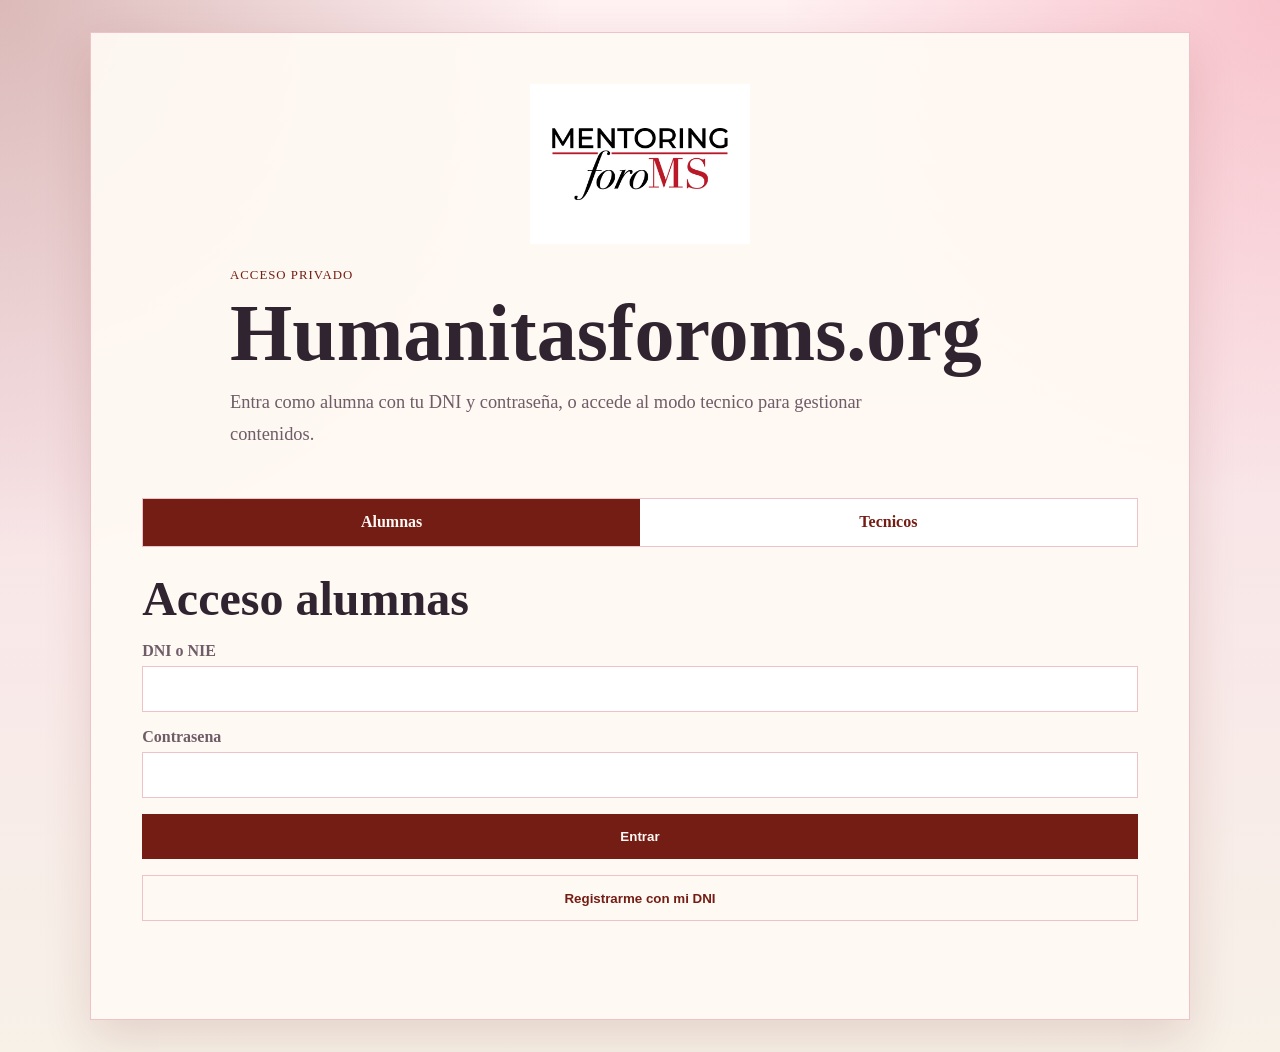
==== j/login.html @ 416385d1 "acceso nuevo" ====
<!DOCTYPE html>
<html lang="es">
<head>
  <meta charset="UTF-8">
  <meta name="viewport" content="width=device-width, initial-scale=1.0">
  <title>Acceso | Humanitasforoms.org</title>
  <link rel="stylesheet" href="css/styles.css">
  <link rel="icon" type="image/jpeg" href="src/foroms.jpeg">
  <link rel="apple-touch-icon" href="src/foroms.jpeg">
</head>
<body class="access-page">
  <main class="access-shell">
    <section class="access-panel">
      <img src="src/foroms.jpeg" alt="Mentoring foroMS" class="access-logo">
      <div>
        <p class="section__eyebrow">Acceso privado</p>
        <h1>Humanitasforoms.org</h1>
        <p class="hero__text">Entra como alumna con tu DNI y contraseña, o accede al modo tecnico para gestionar contenidos.</p>
      </div>

      <div class="access-tabs" role="tablist" aria-label="Tipo de acceso">
        <button class="access-tab is-active" type="button" data-access-tab="student">Alumnas</button>
        <button class="access-tab" type="button" data-access-tab="technical">Tecnicos</button>
      </div>

      <form class="access-form" id="studentLoginForm">
        <h2>Acceso alumnas</h2>
        <label>
          DNI o NIE
          <input id="studentDni" name="dni" type="text" autocomplete="username" required>
        </label>
        <label>
          Contrasena
          <input id="studentPassword" name="password" type="password" autocomplete="current-password" required>
        </label>
        <button class="button" type="submit">Entrar</button>
        <button class="button button--light" type="button" id="showRegisterButton">Registrarme con mi DNI</button>
      </form>

      <form class="access-form is-hidden" id="studentRegisterForm">
        <h2>Registro alumnas</h2>
        <label>
          Nombre completo
          <input id="studentName" name="name" type="text" autocomplete="name" required>
        </label>
        <label>
          DNI o NIE
          <input id="registerDni" name="dni" type="text" autocomplete="username" required>
        </label>
        <label>
          Contrasena
          <input id="registerPassword" name="password" type="password" autocomplete="new-password" required>
        </label>
        <button class="button" type="submit">Crear acceso</button>
        <button class="button button--light" type="button" id="showLoginButton">Ya tengo acceso</button>
      </form>

      <form class="access-form is-hidden" id="technicalLoginForm">
        <h2>Modo tecnico</h2>
        <label>
          Usuario tecnico
          <input id="technicalUser" name="user" type="text" autocomplete="username" required>
        </label>
        <label>
          Codigo tecnico
          <input id="technicalPassword" name="password" type="password" autocomplete="current-password" required>
        </label>
        <button class="button" type="submit">Entrar al panel</button>
      </form>

      <p class="form-message" id="accessMessage" role="status"></p>
    </section>
  </main>

  <script src="js/auth.js"></script>
  <script src="js/login.js"></script>
</body>
</html>
---- j/css/styles.css ----
:root {
  --bg: #f7f1e8;
  --panel: #fffaf4;
  --card: #fffdf9;
  --text: #2f2430;
  --muted: #6f5c68;
  --accent: #741D14;
  --accent-dark: #741D14;
  --accent-soft: #f6b6bd;
  --accent-bright: #e85d75;
  --line: #edc2c8;
  --shadow: 0 18px 45px rgba(116, 29, 20, 0.14);
}

.word-viewer {
  display: grid;
  gap: 24px;
}

.word-viewer__header h1 {
  margin-bottom: 0;
}

.word-viewer__status {
  border: 1px solid rgba(21, 59, 50, 0.16);
  border-radius: 8px;
  background: #f6f0e8;
  color: #31423b;
  padding: 16px;
}

.word-viewer__status--error {
  border-color: rgba(141, 47, 47, 0.24);
  background: #fff1ed;
  color: #7a2b24;
}

.word-viewer__content {
  border: 1px solid rgba(21, 59, 50, 0.14);
  border-radius: 8px;
  background: #fffdf9;
  color: #26342f;
  line-height: 1.7;
  padding: clamp(20px, 4vw, 48px);
}

.word-viewer__content:empty {
  display: none;
}

.word-viewer__content h1,
.word-viewer__content h2,
.word-viewer__content h3 {
  color: #153b32;
  line-height: 1.2;
}

.word-viewer__content img {
  max-width: 100%;
  height: auto;
}

.word-viewer__content table {
  width: 100%;
  border-collapse: collapse;
}

.word-viewer__content td,
.word-viewer__content th {
  border: 1px solid rgba(21, 59, 50, 0.16);
  padding: 8px;
  vertical-align: top;
}

* {
  box-sizing: border-box;
}

body {
  margin: 0;
  font-family: Georgia, "Times New Roman", serif;
  color: var(--text);
  background:
    radial-gradient(circle at top left, rgba(116, 29, 20, 0.26), transparent 34%),
    radial-gradient(circle at top right, rgba(232, 93, 117, 0.3), transparent 30%),
    linear-gradient(180deg, #fff0f2 0%, #f9e5e8 44%, var(--bg) 100%);
}

body[data-requires-auth]:not(.is-authenticated) {
  visibility: hidden;
}

a {
  color: inherit;
  text-decoration: none;
}

h1,
h2,
h3,
p {
  margin-top: 0;
}

.hero {
  min-height: 72vh;
  display: grid;
  place-items: center;
  padding: 3rem 1.5rem;
}

.hero--small {
  min-height: 60vh;
}

.hero__content {
  width: min(900px, 100%);
  background: rgba(255, 250, 244, 0.88);
  border: 1px solid rgba(231, 215, 202, 0.9);
  box-shadow: var(--shadow);
  padding: 3rem;
}

.eyebrow,
.section__eyebrow {
  margin: 0 0 0.75rem;
  text-transform: uppercase;
  letter-spacing: 0.08em;
  font-size: 0.8rem;
  color: var(--accent-dark);
}

h1 {
  font-size: clamp(2.6rem, 7vw, 5rem);
  line-height: 0.95;
  margin-bottom: 1rem;
}

h2 {
  font-size: clamp(1.8rem, 4vw, 3rem);
}

.hero__text {
  max-width: 44rem;
  font-size: 1.15rem;
  line-height: 1.7;
  color: var(--muted);
  margin-bottom: 1.5rem;
}

.button {
  display: inline-block;
  padding: 0.9rem 1.35rem;
  background: var(--accent);
  color: #fff8f4;
  font-weight: bold;
  border: 1px solid transparent;
  cursor: pointer;
}

.button--light {
  background: transparent;
  color: var(--accent-dark);
  border-color: var(--line);
}

.hero-actions,
.top-actions,
.admin-toolbar {
  display: flex;
  flex-wrap: wrap;
  gap: 0.75rem;
  align-items: center;
}

.top-actions {
  justify-content: space-between;
  margin-bottom: 1.5rem;
}

.section {
  width: min(1120px, calc(100% - 2rem));
  margin: 0 auto 4rem;
}

.section__heading {
  margin-bottom: 1.5rem;
}

.section__heading h2 {
  margin-bottom: 0;
}

.intro__grid,
.modules__grid,
.module-layout {
  display: grid;
  grid-template-columns: repeat(auto-fit, minmax(220px, 1fr));
  gap: 1rem;
}

.card,
.module-card,
.workflow__item,
.content-panel,
.status-card {
  background: var(--card);
  border: 1px solid var(--line);
  box-shadow: var(--shadow);
}

.card,
.module-card,
.content-panel,
.status-card {
  padding: 1.5rem;
}

.card p,
.module-card p,
.workflow__item p,
.content-panel p,
.status-card p {
  color: var(--muted);
  line-height: 1.6;
  margin-bottom: 0;
}

.module-card {
  min-height: 220px;
  display: flex;
  flex-direction: column;
  justify-content: space-between;
}

.module-card__badge {
  display: inline-block;
  width: fit-content;
  padding: 0.35rem 0.7rem;
  background: var(--accent-soft);
  color: var(--accent-dark);
  font-size: 0.85rem;
  margin-bottom: 1rem;
}

.workflow__list {
  display: grid;
  gap: 1rem;
}

.workflow__item {
  display: grid;
  grid-template-columns: 60px 1fr;
  align-items: center;
  padding: 1rem 1.25rem;
}

.workflow__item span {
  font-size: 1.8rem;
  color: var(--accent-bright);
  font-weight: bold;
}

.module-page {
  padding: 2rem 0 3rem;
}

.back-link {
  display: inline-block;
  margin-bottom: 1.5rem;
  color: var(--accent-dark);
  font-weight: bold;
}

.module-detail__hero {
  display: grid;
  grid-template-columns: 2fr 1fr;
  gap: 1rem;
  align-items: start;
}

.status-card__label {
  text-transform: uppercase;
  letter-spacing: 0.08em;
  font-size: 0.8rem;
  margin-bottom: 0.5rem;
}

.content-panel--wide {
  grid-column: 1 / -1;
}

.placeholder-box,
.activity-box {
  margin-top: 1rem;
  padding: 1.25rem;
  border: 1px dashed var(--line);
  background: var(--panel);
}

.link-list {
  display: flex;
  flex-wrap: wrap;
  gap: 0.75rem;
  margin-top: 1rem;
}

.module-sections {
  display: grid;
  gap: 0.75rem;
  margin-top: 1rem;
}

.module-section {
  display: grid;
  grid-template-columns: 42px 1fr auto;
  gap: 1rem;
  align-items: center;
  padding: 1rem;
  background: linear-gradient(90deg, #fff7f8 0%, var(--panel) 100%);
  border: 1px solid var(--line);
}

.module-section__icon {
  width: 32px;
  height: 26px;
  border: 2px solid var(--accent-dark);
  border-radius: 3px;
  position: relative;
}

.module-section__icon::before {
  content: "";
  position: absolute;
  top: -7px;
  left: 4px;
  width: 14px;
  height: 7px;
  background: var(--accent-dark);
  border-radius: 3px 3px 0 0;
}

.module-section h3 {
  margin-bottom: 0.35rem;
  font-size: 1.1rem;
}

.module-section p {
  color: var(--muted);
  line-height: 1.5;
  margin-bottom: 0;
}

.module-section__content {
  min-width: 0;
}

.resource-list {
  display: grid;
  gap: 0.5rem;
  margin-top: 0.9rem;
}

.resource-link {
  display: flex;
  justify-content: space-between;
  gap: 1rem;
  align-items: center;
  padding: 0.75rem 0.9rem;
  background: #fff;
  border: 1px solid var(--line);
  color: var(--text);
}

.resource-link span {
  overflow-wrap: anywhere;
}

.resource-link small {
  flex: 0 0 auto;
  color: var(--accent-dark);
  font-weight: bold;
}

.access-page {
  min-height: 100vh;
  display: grid;
  place-items: center;
  padding: 2rem 1rem;
}

.access-shell {
  width: min(1100px, 120%);
}

.access-panel {
  display: grid;
  gap: 1.5rem;
  align-items: start;
  justify-items: center;
  background: rgba(255, 250, 244, 0.94);
  border: 1px solid var(--line);
  max-width: 100%;
  overflow: hidden;
  box-shadow: var(--shadow);
  padding: clamp(1.5rem, 4vw, 4rem);
}

.access-panel > * {
  width: min(100%, 820px);
}

.access-form {
  width: 100%;
}

.access-tabs {
  width: 100%;
}

.access-logo {
  width: min(220px, 70%);
  height: auto;
  display: block;
  margin: 0 auto;
}

.access-tabs {
  display: grid;
  grid-template-columns: repeat(2, 1fr);
  border: 1px solid var(--line);
  background: #fff;
}

.access-tab {
  border: 0;
  background: transparent;
  color: var(--accent-dark);
  cursor: pointer;
  font: inherit;
  font-weight: bold;
  padding: 0.9rem 1rem;
  white-space: nowrap;
  overflow: hidden;
  text-overflow: ellipsis;
}

.access-tab.is-active {
  background: var(--accent);
  color: #fff8f4;
}

.access-form,
.admin-form {
  display: grid;
  gap: 1rem;
}

.access-form h2,
.admin-form h2 {
  margin-bottom: 0;
}

label {
  display: grid;
  gap: 0.4rem;
  color: var(--muted);
  font-weight: bold;
}

input,
select {
  width: 100%;
  border: 1px solid var(--line);
  background: #fff;
  color: var(--text);
  font: inherit;
  padding: 0.8rem 0.9rem;
}

.is-hidden {
  display: none;
}

.form-message {
  min-height: 1.4rem;
  color: var(--accent-dark);
  font-weight: bold;
  margin: 0;
}

.form-message--error {
  color: #8b241d;
}

.admin-grid {
  display: grid;
  grid-template-columns: minmax(280px, 0.8fr) minmax(320px, 1.2fr);
  gap: 1rem;
  align-items: start;
}

.admin-list {
  display: grid;
  gap: 0.75rem;
  margin-top: 1rem;
}

.admin-resource {
  display: grid;
  grid-template-columns: 1fr auto;
  gap: 1rem;
  align-items: center;
  padding: 1rem;
  border: 1px solid var(--line);
  background: #fff;
}

.admin-resource div {
  display: grid;
  gap: 0.3rem;
  min-width: 0;
}

.admin-resource small,
.admin-resource span {
  color: var(--muted);
}

.admin-resource strong {
  overflow-wrap: anywhere;
}

@media (max-width: 700px) {
  .hero__content {
    padding: 2rem 1.5rem;
  }

  .workflow__item,
  .module-detail__hero {
    grid-template-columns: 1fr;
    gap: 0.75rem;
  }

  .module-section {
    grid-template-columns: 34px 1fr;
  }

  .module-section .button {
    grid-column: 1 / -1;
    text-align: center;
  }

  .resource-link {
    align-items: flex-start;
    flex-direction: column;
    gap: 0.35rem;
  }

  .access-tabs,
  .admin-grid,
  .admin-resource {
    grid-template-columns: 1fr;
  }

  .top-actions {
    align-items: flex-start;
    flex-direction: column;
  }
}
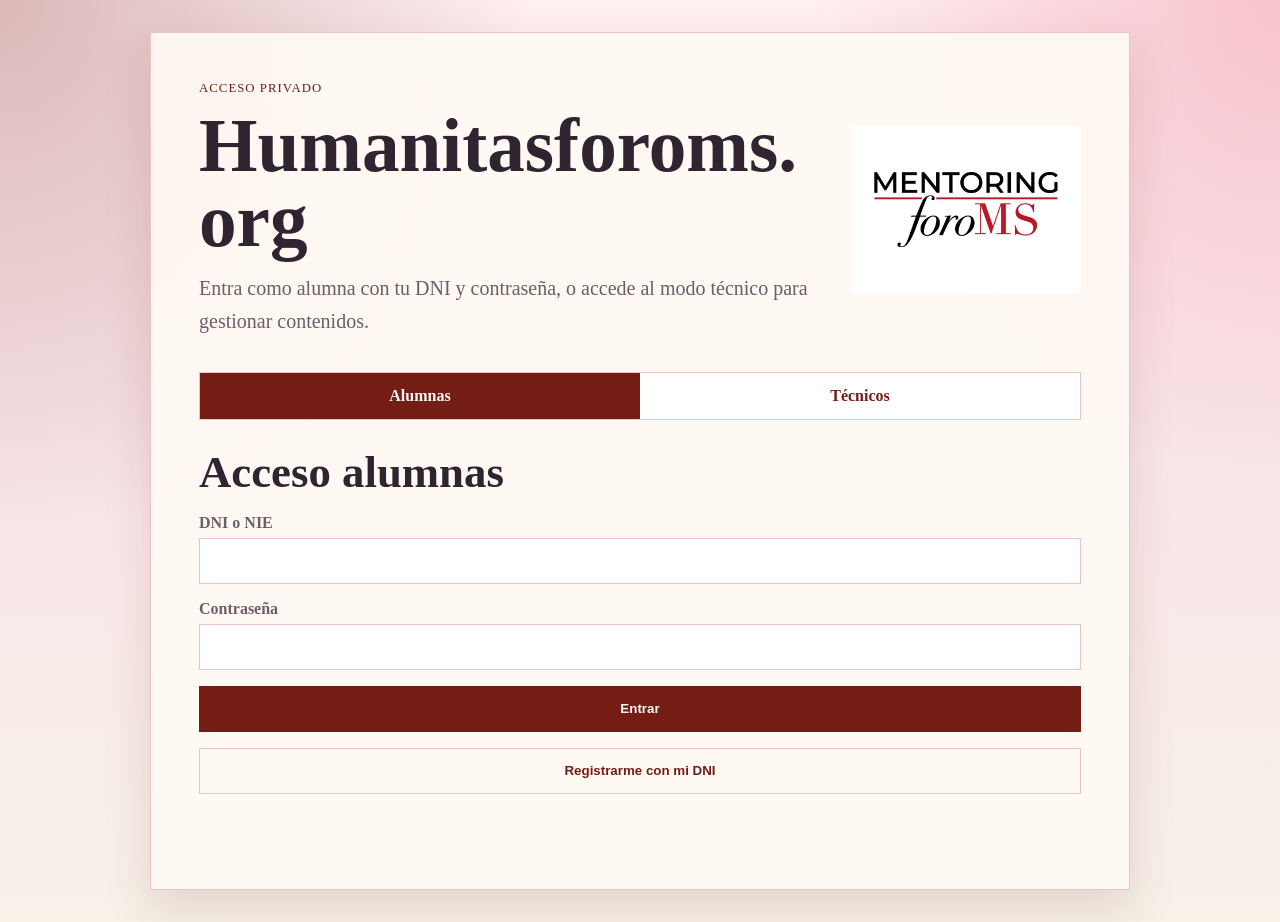
==== commit f310d18f: "ACCESO" ====
--- a/j/login.html
+++ b/j/login.html
@@ -11,16 +11,18 @@
 <body class="access-page">
   <main class="access-shell">
     <section class="access-panel">
-      <img src="src/foroms.jpeg" alt="Mentoring foroMS" class="access-logo">
-      <div>
-        <p class="section__eyebrow">Acceso privado</p>
-        <h1>Humanitasforoms.org</h1>
-        <p class="hero__text">Entra como alumna con tu DNI y contraseña, o accede al modo tecnico para gestionar contenidos.</p>
+      <div class="access-hero">
+        <div class="access-copy">
+          <p class="section__eyebrow">Acceso privado</p>
+          <h1 class="access-title">Humanitasforoms.org</h1>
+          <p class="access-text">Entra como alumna con tu DNI y contraseña, o accede al modo técnico para gestionar contenidos.</p>
+        </div>
+        <img src="src/foroms.jpeg" alt="Mentoring foroMS" class="access-logo">
       </div>
 
       <div class="access-tabs" role="tablist" aria-label="Tipo de acceso">
         <button class="access-tab is-active" type="button" data-access-tab="student">Alumnas</button>
-        <button class="access-tab" type="button" data-access-tab="technical">Tecnicos</button>
+        <button class="access-tab" type="button" data-access-tab="technical">Técnicos</button>
       </div>
 
       <form class="access-form" id="studentLoginForm">
@@ -30,7 +32,7 @@
           <input id="studentDni" name="dni" type="text" autocomplete="username" required>
         </label>
         <label>
-          Contrasena
+          Contraseña
           <input id="studentPassword" name="password" type="password" autocomplete="current-password" required>
         </label>
         <button class="button" type="submit">Entrar</button>
@@ -48,7 +50,7 @@
           <input id="registerDni" name="dni" type="text" autocomplete="username" required>
         </label>
         <label>
-          Contrasena
+          Contraseña
           <input id="registerPassword" name="password" type="password" autocomplete="new-password" required>
         </label>
         <button class="button" type="submit">Crear acceso</button>
@@ -56,13 +58,13 @@
       </form>
 
       <form class="access-form is-hidden" id="technicalLoginForm">
-        <h2>Modo tecnico</h2>
+        <h2>Modo técnico</h2>
         <label>
-          Usuario tecnico
+          Usuario técnico
           <input id="technicalUser" name="user" type="text" autocomplete="username" required>
         </label>
         <label>
-          Codigo tecnico
+          Código técnico
           <input id="technicalPassword" name="password" type="password" autocomplete="current-password" required>
         </label>
         <button class="button" type="submit">Entrar al panel</button>
--- a/j/css/styles.css
+++ b/j/css/styles.css
@@ -164,6 +164,13 @@
   border-color: var(--line);
 }
 
+.button--disabled {
+  background: #9d8d92;
+  color: #fff8f4;
+  cursor: not-allowed;
+  opacity: 0.76;
+}
+
 .hero-actions,
 .top-actions,
 .admin-toolbar {
@@ -241,6 +248,15 @@
   color: var(--accent-dark);
   font-size: 0.85rem;
   margin-bottom: 1rem;
+}
+
+.module-card__access {
+  margin-top: 0.9rem;
+  font-weight: bold;
+}
+
+.module-card--locked {
+  opacity: 0.82;
 }
 
 .workflow__list {
@@ -351,6 +367,10 @@
   margin-bottom: 0;
 }
 
+.module-section--locked {
+  background: #fff1ed;
+}
+
 .module-section__content {
   min-width: 0;
 }
@@ -386,28 +406,28 @@
   min-height: 100vh;
   display: grid;
   place-items: center;
-  padding: 2rem 1rem;
+  padding: clamp(1rem, 3vw, 2rem);
 }
 
 .access-shell {
-  width: min(1100px, 120%);
+  width: min(980px, 100%);
 }
 
 .access-panel {
   display: grid;
-  gap: 1.5rem;
+  gap: clamp(1.1rem, 2vw, 1.6rem);
   align-items: start;
-  justify-items: center;
+  justify-items: stretch;
   background: rgba(255, 250, 244, 0.94);
   border: 1px solid var(--line);
   max-width: 100%;
   overflow: hidden;
   box-shadow: var(--shadow);
-  padding: clamp(1.5rem, 4vw, 4rem);
+  padding: clamp(1.25rem, 3.8vw, 3rem);
 }
 
 .access-panel > * {
-  width: min(100%, 820px);
+  width: 100%;
 }
 
 .access-form {
@@ -418,11 +438,38 @@
   width: 100%;
 }
 
+.access-hero {
+  display: grid;
+  grid-template-columns: minmax(0, 1fr) minmax(150px, 230px);
+  gap: clamp(1rem, 4vw, 2.5rem);
+  align-items: center;
+  padding-bottom: 0.5rem;
+}
+
+.access-copy {
+  min-width: 0;
+}
+
+.access-title {
+  font-size: clamp(2.4rem, 6vw, 4.7rem);
+  line-height: 1;
+  margin-bottom: 0.85rem;
+  overflow-wrap: anywhere;
+}
+
+.access-text {
+  max-width: 44rem;
+  color: var(--muted);
+  font-size: clamp(1.05rem, 1.8vw, 1.25rem);
+  line-height: 1.65;
+  margin-bottom: 0;
+}
+
 .access-logo {
-  width: min(220px, 70%);
+  width: min(230px, 100%);
   height: auto;
   display: block;
-  margin: 0 auto;
+  justify-self: end;
 }
 
 .access-tabs {
@@ -454,6 +501,10 @@
 .admin-form {
   display: grid;
   gap: 1rem;
+}
+
+.access-form h2 {
+  font-size: clamp(1.9rem, 3.5vw, 3rem);
 }
 
 .access-form h2,
@@ -563,6 +614,15 @@
     grid-template-columns: 1fr;
   }
 
+  .access-hero {
+    grid-template-columns: 1fr;
+  }
+
+  .access-logo {
+    justify-self: start;
+    width: min(190px, 70%);
+  }
+
   .top-actions {
     align-items: flex-start;
     flex-direction: column;
